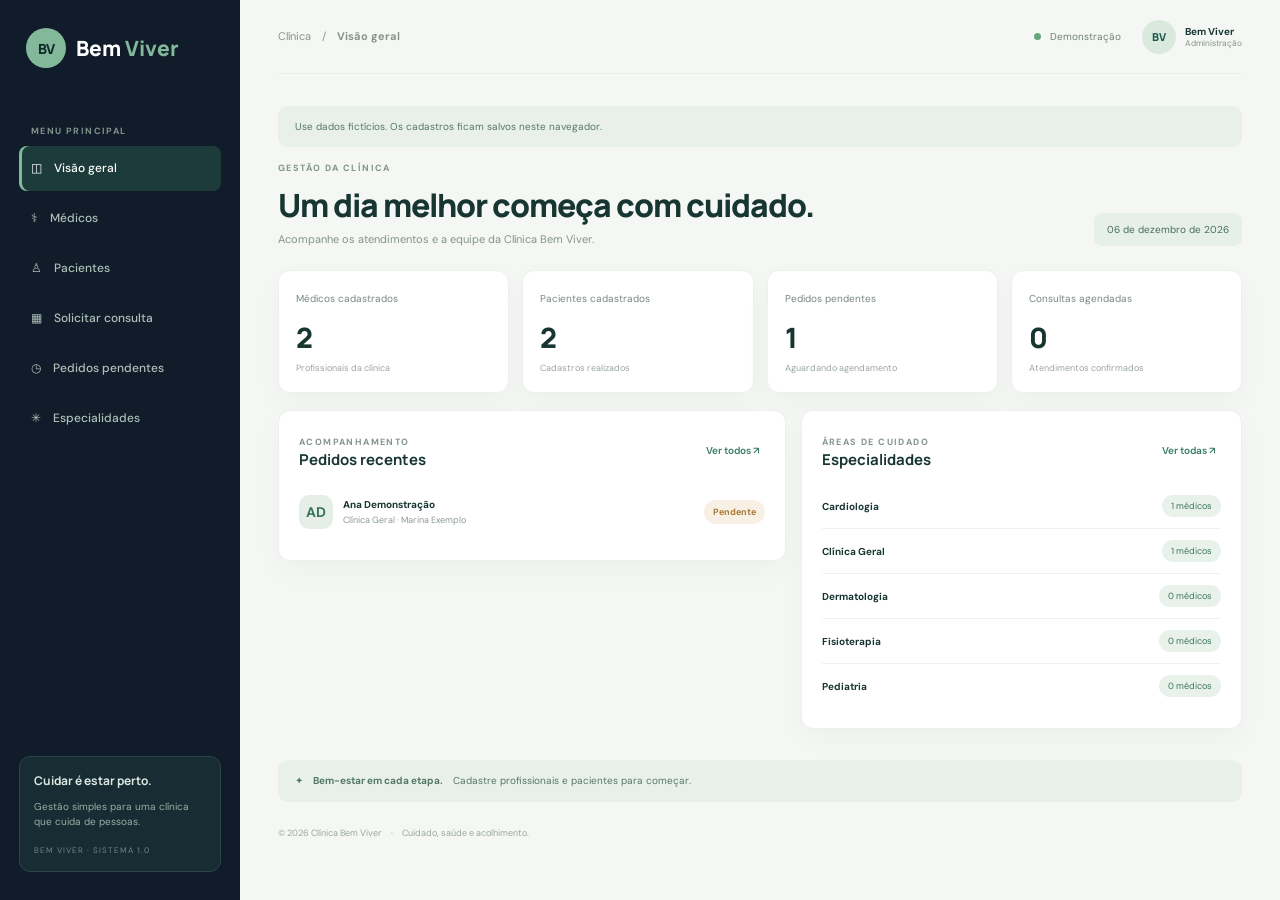
==== index.html @ 051611c8 "Organiza a entrega e integra a clínica ao Flask e SQLite" ====
<!DOCTYPE html>
<html lang="pt-BR" data-origem="navegador">
<head>
    <meta charset="UTF-8">
    <meta name="viewport" content="width=device-width, initial-scale=1">
    <title>Clínica Bem Viver</title>

    <link rel="preconnect" href="https://fonts.googleapis.com">
    <link href="https://fonts.googleapis.com/css2?family=DM+Sans:wght@400;500;600;700&family=Manrope:wght@500;600;700;800&display=swap" rel="stylesheet">

    <link rel="stylesheet" href="./docs/static/css/estilo.css">
</head>

<body>

    <aside class="sidebar" id="sidebar">

        <a class="brand" href="#">
            <span class="logo">BV</span>
            <span class="brand-name">
                <span>Bem</span>
                <span class="light">Viver</span>
            </span>
        </a>

        <p class="label">MENU PRINCIPAL</p>

        <nav>
            <button class="nav active" aria-current="page" data-page="inicio">◫　Visão geral</button>
            <button class="nav" data-page="medicos">⚕　Médicos</button>
            <button class="nav" data-page="pacientes">♙　Pacientes</button>
            <button class="nav" data-page="consultas">▦　Solicitar consulta</button>
            <button class="nav" data-page="pendentes">◷　Pedidos pendentes</button>
            <button class="nav" data-page="especialidades">✳　Especialidades</button>
        </nav>

        <div class="aside-bottom">
            <b>Cuidar é estar perto.</b>
            <p>Gestão simples para uma clínica que cuida de pessoas.</p>
            <small>BEM VIVER · SISTEMA 1.0</small>
        </div>

    </aside>

    <main>

        <header>
            <button id="menu" class="menu" type="button" aria-label="Menu" aria-controls="sidebar" aria-expanded="false">☰</button>

            <div class="crumb">
                Clínica　/　<b id="crumb">Visão geral</b>
            </div>

            <div class="data-state">
                <i id="dot"></i>
                <span id="dataStatus" aria-live="polite">Carregando…</span>
                <b class="avatar">BV</b>

                <span class="user">
                    Bem Viver
                    <small>Administração</small>
                </span>
            </div>
        </header>

        <p class="note" id="dataNote">Use dados fictícios. Os cadastros ficam salvos neste navegador.</p>

        <!-- VISÃO GERAL -->

        <section id="inicio" class="page show">

            <div class="heading">
                <div>
                    <small class="eyebrow">GESTÃO DA CLÍNICA</small>
                    <h1>Um dia melhor começa com cuidado.</h1>
                    <p>Acompanhe os atendimentos e a equipe da Clínica Bem Viver.</p>
                </div>

                <span class="date" id="today"></span>
            </div>

            <div class="stats">

                <article>
                    <span>Médicos cadastrados</span>
                    <b id="nMed">—</b>
                    <small>Profissionais da clínica</small>
                </article>

                <article>
                    <span>Pacientes cadastrados</span>
                    <b id="nPac">—</b>
                    <small>Cadastros realizados</small>
                </article>

                <article>
                    <span>Pedidos pendentes</span>
                    <b id="nPen">—</b>
                    <small>Aguardando agendamento</small>
                </article>

                <article>
                    <span>Consultas agendadas</span>
                    <b id="nAge">—</b>
                    <small>Atendimentos confirmados</small>
                </article>

            </div>

            <div class="columns">

                <article class="panel">

                    <div class="panel-title">
                        <div>
                            <small class="eyebrow">ACOMPANHAMENTO</small>
                            <h2>Pedidos recentes</h2>
                        </div>

                        <button class="link" data-go="pendentes">Ver todos ↗</button>
                    </div>

                    <div id="recent"></div>

                </article>

                <article class="panel">

                    <div class="panel-title">
                        <div>
                            <small class="eyebrow">ÁREAS DE CUIDADO</small>
                            <h2>Especialidades</h2>
                        </div>

                        <button class="link" data-go="especialidades">Ver todas ↗</button>
                    </div>

                    <div id="summary"></div>

                </article>

            </div>

            <div class="note">
                ✦　<b>Bem-estar em cada etapa.</b>　Cadastre profissionais e pacientes para começar.
            </div>

        </section>

        <!-- MÉDICOS -->

        <section id="medicos" class="page">

            <div class="heading">
                <div>
                    <small class="eyebrow">CORPO CLÍNICO</small>
                    <h1>Médicos</h1>
                    <p>Cadastre profissionais e consulte suas especialidades.</p>
                </div>
            </div>

            <div class="columns">

                <article class="panel">

                    <h2>Cadastrar médico</h2>
                    <p class="sub">Preencha os dados do profissional.</p>

                    <form id="doctorForm" class="form" autocomplete="off">

                        <label>
                            Nome completo
                            <input name="nome" maxlength="150" required>
                        </label>

                        <label>
                            CRM
                            <input name="crm" maxlength="30" required>
                        </label>

                        <label>
                            E-mail
                            <input name="email" type="email" maxlength="150" required>
                        </label>

                        <label>
                            Telefone
                            <input name="telefone" type="tel" maxlength="20" required>
                        </label>

                        <label>
                            Especialidade
                            <select name="id_especialidades" id="specialtySelect" required></select>
                        </label>

                        <label>
                            Minicurrículo <small>opcional</small>
                            <textarea name="minicurriculo" rows="3" maxlength="500"></textarea>
                        </label>

                        <button type="submit" class="primary">Salvar médico</button>

                        <span id="doctorMsg" class="msg"></span>

                    </form>

                </article>

                <article class="panel">

                    <div class="panel-title">
                        <h2>Profissionais disponíveis</h2>
                        <span class="pill" id="doctorCount">0</span>
                    </div>

                    <div id="doctors"></div>

                </article>

            </div>

        </section>

        <!-- PACIENTES -->

        <section id="pacientes" class="page">

            <div class="heading">
                <div>
                    <small class="eyebrow">ACOLHIMENTO</small>
                    <h1>Pacientes</h1>
                    <p>Cadastre e consulte os pacientes da clínica.</p>
                </div>
            </div>

            <div class="columns">

                <article class="panel">

                    <h2>Novo paciente</h2>
                    <p class="sub">Dados para identificação e contato.</p>

                    <form id="patientForm" class="form" autocomplete="off">

                        <label>
                            Nome completo
                            <input name="nome" maxlength="150" required>
                        </label>

                        <label>
                            CPF
                            <input name="cpf" inputmode="numeric" required maxlength="14" pattern="[0-9]{11}|[0-9]{3}\.[0-9]{3}\.[0-9]{3}-[0-9]{2}" title="Informe 11 números" placeholder="000.000.000-00">
                        </label>

                        <label>
                            Data de nascimento
                            <input name="data_nascimento" type="date" required>
                        </label>

                        <label>
                            E-mail
                            <input name="email" type="email" maxlength="150" required>
                        </label>

                        <label>
                            Telefone
                            <input name="telefone" type="tel" maxlength="20" required>
                        </label>

                        <button type="submit" class="primary">Cadastrar paciente</button>

                        <span id="patientMsg" class="msg"></span>

                    </form>

                </article>

                <article class="panel">

                    <div class="panel-title">
                        <h2>Pacientes cadastrados</h2>
                        <span class="pill" id="patientCount">0</span>
                    </div>

                    <div id="patients" class="tablebox"></div>

                </article>

            </div>

        </section>

        <!-- CONSULTAS -->

        <section id="consultas" class="page">

            <div class="heading">
                <div>
                    <small class="eyebrow">AGENDAMENTO</small>
                    <h1>Solicitar consulta</h1>
                    <p>Registre um pedido escolhendo paciente e médico.</p>
                </div>
            </div>

            <article class="panel narrow">

                <div class="panel-title">

                    <div>
                        <h2>Novo pedido de consulta</h2>
                        <p class="sub">O pedido será criado com status pendente.</p>
                    </div>

                    <span class="status pendente">Pendente</span>

                </div>

                <form id="appointmentForm" class="form" autocomplete="off">

                    <label>
                        Paciente
                        <select name="id_paciente" id="patientSelect" required></select>
                    </label>

                    <label>
                        Médico
                        <select name="id_profissional" id="doctorSelect" required></select>
                    </label>

                    <label>
                        Especialidade
                        <input id="chosenSpecialty" readonly>
                    </label>

                    <label>
                        Observações <small>opcional</small>
                        <textarea name="observacoes" rows="3" maxlength="500"></textarea>
                    </label>

                    <button type="submit" class="primary">Enviar solicitação</button>

                    <span id="appointmentMsg" class="msg confirmation-box"></span>

                </form>

            </article>

            <article class="panel">

                <h2>Consultas registradas</h2>

                <div id="appointments" class="tablebox"></div>

            </article>

        </section>

        <!-- PEDIDOS PENDENTES -->

        <section id="pendentes" class="page">

            <div class="heading">
                <div>
                    <small class="eyebrow">CENTRAL DE ATENDIMENTO</small>
                    <h1>Pedidos pendentes</h1>
                    <p>Solicitações aguardando confirmação de data e horário.</p>
                </div>

                <button type="button" class="secondary" id="refresh">↻ Atualizar lista</button>

            </div>

            <div id="pending" class="pending-grid"></div>

        </section>

        <!-- ESPECIALIDADES -->

        <section id="especialidades" class="page">

            <div class="heading">
                <div>
                    <small class="eyebrow">ÁREAS DE CUIDADO</small>
                    <h1>Especialidades</h1>
                    <p>Especialidades disponíveis para cadastro do corpo clínico.</p>
                </div>
            </div>

            <article class="panel narrow">
                <h2>Cadastrar especialidade</h2>
                <form id="specialtyForm" class="form" autocomplete="off">
                    <label>Nome <input name="nome" maxlength="100" required></label>
                    <label>Descrição <textarea name="descricao" rows="2" maxlength="255"></textarea></label>
                    <button type="submit" class="primary">Salvar especialidade</button>
                    <span id="specialtyMsg" class="msg"></span>
                </form>
            </article>

            <div id="specialties" class="specialty-grid"></div>

        </section>

        <footer>
            © 2026 Clínica Bem Viver　·　Cuidado, saúde e acolhimento.
        </footer>

    </main>

    <!-- MENSAGENS DO SISTEMA -->

    <dialog id="editor" aria-labelledby="editorTitle">
        <form id="editorForm" class="form" autocomplete="off">
            <h2 id="editorTitle"></h2>
            <div id="editorFields" class="form"></div>
            <p id="editorMsg" class="msg" aria-live="polite" hidden></p>
            <div class="editor-actions">
                <button type="button" id="editorCancel" class="secondary">Cancelar</button>
                <button type="submit" id="editorSave" class="primary">Salvar</button>
            </div>
        </form>
    </dialog>

    <template id="agendaFields">
        <label>
            Status
            <select name="status" required>
                <option value="pendente">Pendente</option>
                <option value="agendada">Agendada</option>
                <option value="cancelada">Cancelada</option>
                <option value="concluida">Concluída</option>
            </select>
        </label>
        <label>Data da consulta <input name="data_consulta" type="date"></label>
        <label>Horário da consulta <input name="horario_consulta" type="time" step="1"></label>
    </template>

    <div id="toast" class="toast" role="status"></div>

    <script src="./docs/static/js/pages.js" defer></script>
    <script src="./docs/static/js/api.js" defer></script>
    <script src="./docs/static/js/clinica.js" defer></script>

</body>
</html>
---- docs/static/css/estilo.css ----
:root {
    --navy: #101c29;
    --ink: #173632;
    --teal: #155b55;
    --sage: #83b99a;
    --mint: #e5f0e8;
    --paper: #f4f7f4;
    --muted: #84928b;
    --line: #e7ede8;
}

* {
    box-sizing: border-box;
}

body {
    margin: 0;
    background: var(--paper);
    color: var(--ink);
    font: 14px 'DM Sans', sans-serif;
}

/* Barra lateral e logo */

.sidebar {
    position: fixed;
    inset: 0 auto 0 0;
    width: 240px;
    background: var(--navy);
    color: #dce7e2;
    padding: 28px 19px;
    display: flex;
    flex-direction: column;
    z-index: 5;
}

.brand {
    display: flex;
    align-items: center;
    gap: 10px;
    text-decoration: none;
    color: white;
    font: 800 21px Manrope;
    margin: 0 7px 48px;
}

.logo {
    width: 40px;
    height: 40px;
    border-radius: 50%;
    background: var(--sage);
    color: #102c2a;
    display: grid;
    place-items: center;
    font: 800 14px Manrope;
    letter-spacing: -1px;
}

.brand-name {
    display: flex;
    gap: 4px;
}

.light {
    color: var(--sage);
    font-weight: 800;
}

.label,
.eyebrow {
    font-size: 9px;
    font-weight: 700;
    letter-spacing: 1.4px;
    color: #82948d;
}

.label {
    padding-left: 12px;
}

.sidebar nav {
    display: grid;
    gap: 5px;
}

.nav {
    border: 0;
    background: none;
    text-align: left;
    color: #afc0b9;
    padding: 14px 12px;
    border-radius: 8px;
    cursor: pointer;
    font: 500 12px 'DM Sans';
}

.nav:hover,
.nav.active {
    background: #1c3b3a;
    color: white;
    box-shadow: inset 3px 0 var(--sage);
}

.aside-bottom {
    margin-top: auto;
    border: 1px solid #2c4544;
    background: #172d33;
    border-radius: 11px;
    padding: 14px;
}

.aside-bottom b {
    font: 700 12px Manrope;
}

.aside-bottom p {
    font-size: 10px;
    line-height: 1.5;
    color: #9aada5;
}

.aside-bottom small {
    font-size: 8px;
    letter-spacing: 1px;
    color: #6f897f;
}

/* Conteúdo principal */

main {
    margin-left: 240px;
    padding: 0 38px;
    max-width: 1650px;
}

header {
    height: 74px;
    display: flex;
    align-items: center;
    justify-content: space-between;
    border-bottom: 1px solid var(--line);
    margin-bottom: 32px;
}

.crumb {
    font-size: 11px;
    color: #87948d;
}

.data-state {
    display: flex;
    align-items: center;
    gap: 9px;
    font-size: 10px;
    color: #71817a;
}

#dot {
    width: 7px;
    height: 7px;
    border-radius: 50%;
    background: #d0a35e;
}

.data-state.online #dot {
    background: #65a77c;
}

.avatar {
    margin-left: 12px;
    width: 34px;
    height: 34px;
    border-radius: 50%;
    background: #d9e9de;
    color: #1c5b50;
    display: grid;
    place-items: center;
    font: 800 11px Manrope;
}

.user {
    font-weight: 700;
    color: var(--ink);
}

.user small {
    display: block;
    font-weight: 400;
    color: var(--muted);
}

.menu {
    display: none;
}

/* Páginas e títulos */

.page {
    display: none;
}

.page.show {
    display: block;
}

.heading {
    display: flex;
    justify-content: space-between;
    align-items: flex-end;
    gap: 15px;
    margin-bottom: 24px;
}

.heading h1 {
    font: 800 clamp(24px, 3vw, 32px) Manrope;
    letter-spacing: -1px;
    margin: 8px 0 5px;
}

.heading p,
.sub {
    font-size: 11px;
    color: var(--muted);
    margin: 0;
}

.date {
    background: #e6efe8;
    color: #476e5b;
    border-radius: 8px;
    padding: 10px 13px;
    font-size: 10px;
}

/* Indicadores e painéis */

.stats {
    display: grid;
    grid-template-columns: repeat(4, 1fr);
    gap: 13px;
    margin-bottom: 17px;
}

.stats article,
.panel,
.pending-card,
.specialty-card {
    background: white;
    border: 1px solid #edf0ed;
    border-radius: 12px;
    box-shadow: 0 10px 30px #142d2708;
}

.stats article {
    padding: 17px;
}

.stats span {
    font-size: 10px;
    color: #788780;
}

.stats b {
    display: block;
    font: 800 28px Manrope;
    margin: 12px 0 1px;
}

.stats small {
    font-size: 9px;
    color: #9aa69f;
}

.columns {
    display: grid;
    grid-template-columns: 1.15fr 1fr;
    gap: 15px;
    align-items: start;
}

.panel {
    padding: 20px;
    margin-bottom: 15px;
    min-width: 0;
}

.panel h2 {
    font: 700 15px Manrope;
    margin: 4px 0 7px;
}

.panel-title {
    display: flex;
    justify-content: space-between;
    align-items: center;
    margin-bottom: 14px;
}

.panel-title h2 {
    margin: 0;
}

.link {
    border: 0;
    background: none;
    color: #397b69;
    font: 600 10px 'DM Sans';
    cursor: pointer;
}

.row {
    display: flex;
    align-items: center;
    gap: 10px;
    padding: 11px 0;
    border-bottom: 1px solid #eff2ef;
}

.row:last-child {
    border: 0;
}

.initial {
    width: 34px;
    height: 34px;
    border-radius: 10px;
    background: #e5efe8;
    color: #38735d;
    display: grid;
    place-items: center;
    font-weight: 700;
}

.row-info {
    flex: 1;
    min-width: 0;
}

.row-info b,
.row-info small {
    display: block;
}

.row-info b {
    font-size: 10px;
}

.row-info small {
    font-size: 9px;
    color: #8b9992;
    margin-top: 3px;
}

.pill {
    background: #e9f1eb;
    color: #3c765e;
    padding: 5px 9px;
    border-radius: 20px;
    font-size: 9px;
}

.note {
    background: #e8f0e9;
    padding: 14px 17px;
    border-radius: 10px;
    margin-top: 16px;
    color: #557866;
    font-size: 10px;
}

/* Formulários */

.form {
    display: grid;
    gap: 12px;
    margin-top: 16px;
}

.form label {
    display: grid;
    gap: 6px;
    font-size: 10px;
    font-weight: 600;
    color: #51665d;
}

.form label small {
    display: inline;
    color: #9aa79f;
    font-weight: 400;
}

.form input,
.form select,
.form textarea,
.schedule input {
    width: 100%;
    border: 1px solid #e3eae5;
    border-radius: 7px;
    padding: 10px 11px;
    background: #fbfcfb;
    color: #213b34;
    font: 11px 'DM Sans';
    outline: none;
}

.form input:focus,
.form select:focus,
.form textarea:focus {
    border-color: #80b39a;
    box-shadow: 0 0 0 3px #e6f1e9;
}

.form textarea {
    resize: vertical;
}

.primary,
.secondary {
    border: 0;
    border-radius: 7px;
    padding: 11px 14px;
    font: 700 10px 'DM Sans';
    cursor: pointer;
}

.primary {
    background: var(--teal);
    color: white;
}

.primary:disabled {
    cursor: wait;
    opacity: .65;
}

.secondary {
    background: #e4eee7;
    color: #376b57;
}

.msg {
    font-size: 10px;
    color: #3d8061;
}

.msg.error {
    color: #b35d51;
}

/* Médicos */

.doctor {
    display: flex;
    gap: 10px;
    padding: 12px 0;
    border-bottom: 1px solid #eff2ef;
}

.doctor b,
.doctor small {
    display: block;
}

.doctor b {
    font-size: 10px;
}

.doctor small {
    font-size: 9px;
    color: #87958e;
    margin-top: 4px;
    line-height: 1.5;
}

.tag {
    display: inline-block;
    background: #edf4ef;
    color: #4d8066;
    padding: 4px 7px;
    border-radius: 5px;
    font-size: 9px;
    margin-top: 6px;
}

/* Tabelas */

.tablebox {
    overflow: auto;
}

table {
    width: 100%;
    border-collapse: collapse;
    white-space: nowrap;
}

th {
    font-size: 9px;
    color: #8a9891;
    text-align: left;
    padding: 10px 8px;
    border-bottom: 1px solid var(--line);
}

td {
    font-size: 10px;
    padding: 11px 8px;
    border-bottom: 1px solid #eff2ef;
    color: #4c6158;
}

/* Status e agendamentos */

.narrow {
    max-width: 720px;
}

.status {
    font-size: 9px;
    font-weight: 700;
    padding: 6px 9px;
    border-radius: 20px;
}

.pendente {
    background: #f8f0e4;
    color: #a97939;
}

.agendada {
    background: #e3f1e9;
    color: #39785b;
}

.cancelada {
    background: #f8e9e7;
    color: #a45b52;
}

.concluida {
    background: #e9edf0;
    color: #5b707a;
}

.pending-grid,
.specialty-grid {
    display: grid;
    grid-template-columns: repeat(2, minmax(0, 1fr));
    gap: 14px;
}

.pending-card,
.specialty-card {
    padding: 18px;
}

.pending-card h3 {
    font: 700 13px Manrope;
    margin: 0 0 5px;
}

.pending-card p {
    font-size: 10px;
    color: #85928b;
}

.meta {
    display: grid;
    grid-template-columns: 1fr 1fr;
    gap: 8px;
    background: #f7f9f7;
    padding: 10px;
    border-radius: 8px;
}

.meta small,
.meta b {
    display: block;
}

.meta small {
    font-size: 8px;
    color: #91a098;
}

.meta b {
    font-size: 10px;
    margin-top: 4px;
}

.schedule {
    display: grid;
    grid-template-columns: 1fr 1fr auto;
    gap: 8px;
    align-items: end;
    margin-top: 12px;
}

.schedule label {
    font-size: 9px;
    color: #7d8b84;
}

.schedule input {
    display: block;
    margin-top: 5px;
}

/* Especialidades */

.specialty-grid {
    grid-template-columns: repeat(3, 1fr);
}

.specialty-card h3 {
    font: 700 13px Manrope;
}

.specialty-card p {
    font-size: 10px;
    color: #85928b;
    line-height: 1.6;
}

.symbol {
    width: 36px;
    height: 36px;
    border-radius: 10px;
    background: #e5f0e8;
    color: #36765c;
    display: grid;
    place-items: center;
    font-size: 17px;
}

/* Mensagens e rodapé */

.empty {
    padding: 20px;
    text-align: center;
    color: #9aa69f;
    font-size: 10px;
}

footer {
    padding: 25px 0;
    color: #9aa69f;
    font-size: 9px;
}

.toast {
    position: fixed;
    bottom: 22px;
    right: 22px;
    background: #183b34;
    color: white;
    padding: 13px 17px;
    border-radius: 8px;
    font-size: 11px;
    opacity: 0;
    transform: translateY(8px);
    transition: .2s;
    pointer-events: none;
}

.toast.show {
    opacity: 1;
    transform: none;
}

.toast.error {
    background: #9b5149;
}

/* Telas menores */

@media (max-width: 1000px) {
    main {
        padding: 0 22px;
    }

    .sidebar {
        width: 215px;
    }

    main {
        margin-left: 215px;
    }

    .stats {
        grid-template-columns: repeat(2, 1fr);
    }

    .columns {
        grid-template-columns: 1fr;
    }

    .specialty-grid {
        grid-template-columns: repeat(2, 1fr);
    }
}

@media (max-width: 700px) {
    .sidebar {
        transform: translateX(-100%);
        transition: .2s;
        width: 245px;
    }

    .sidebar.open {
        transform: none;
        box-shadow: 10px 0 35px #101c2940;
    }

    main {
        margin: 0;
        padding: 0 15px;
    }

    header {
        height: 64px;
        margin-bottom: 22px;
    }

    .menu {
        display: block;
        border: 0;
        background: #e6efe8;
        padding: 8px;
        border-radius: 7px;
        color: #315f50;
    }

    .crumb {
        margin-right: auto;
        margin-left: 10px;
    }

    .user {
        display: none;
    }

    .heading {
        align-items: flex-start;
        flex-direction: column;
    }

    .heading h1 {
        font-size: 25px;
    }

    .columns {
        display: block;
    }

    .pending-grid {
        grid-template-columns: 1fr;
    }

    .specialty-grid {
        grid-template-columns: 1fr 1fr;
    }

    .schedule {
        grid-template-columns: 1fr 1fr;
    }

    .schedule button {
        grid-column: 1 / -1;
    }

    .stats article {
        padding: 13px;
    }

    .stats b {
        font-size: 23px;
    }
}

@media (max-width: 380px) {
    .specialty-grid {
        grid-template-columns: 1fr;
    }
}


/* BOTÕES DE AÇÃO */
.actions {
    display: flex;
    flex-wrap: wrap;
    gap: 8px;
    margin-top: 12px;
}

.actions button {
    border: none;
    border-radius: 7px;
    padding: 8px 13px;
    cursor: pointer;
    font-size: 13px;
    font-weight: 600;
    transition: .2s;
}

.action-edit {
    background: #e5f0e8;
    color: #155b55;
}

.action-edit:hover {
    background: #cde3d4;
}

.action-delete {
    background: #fde8e7;
    color: #b42318;
}

.action-delete:hover {
    background: #fbd1ce;
}

/* CONTEÚDO DOS MÉDICOS */
.doctor-content {
    display: flex;
    flex-direction: column;
    gap: 7px;
    min-width: 0;
}

/* CONFIRMAÇÃO DE CONSULTA */
.confirmation-box {
    margin-top: 12px;
    padding: 12px 15px;
    border-radius: 8px;
    background: #e5f0e8;
    color: #155b55;
    font-weight: 600;
    font-size: 14px;
}

.confirmation-box:empty {
    display: none;
}

/* MENSAGENS DE ERRO */
.msg.error {
    color: #b42318;
}

/* TABELAS */
#appointments,
#patients {
    width: 100%;
    overflow-x: auto;
}

#appointments table,
#patients table {
    width: 100%;
    border-collapse: collapse;
}

#appointments th,
#appointments td,
#patients th,
#patients td {
    padding: 12px;
    text-align: left;
    border-bottom: 1px solid var(--line);
}

#appointments th,
#patients th {
    color: var(--muted);
    font-size: 11px;
    letter-spacing: .5px;
}

#appointments td,
#patients td {
    font-size: 13px;
}

#appointments .actions,
#patients .actions {
    margin-top: 0;
}

/* Edição */
#editor {
    width: min(470px, calc(100% - 32px));
    max-height: calc(100% - 40px);
    padding: 22px;
    border: 1px solid var(--line);
    border-radius: 14px;
    color: inherit;
}

#editor::backdrop {
    background: rgb(24 59 52 / .55);
}

#editorTitle,
#editorMsg {
    margin: 0;
}

.editor-actions {
    display: flex;
    flex-wrap: wrap;
    justify-content: flex-end;
    gap: 8px;
}
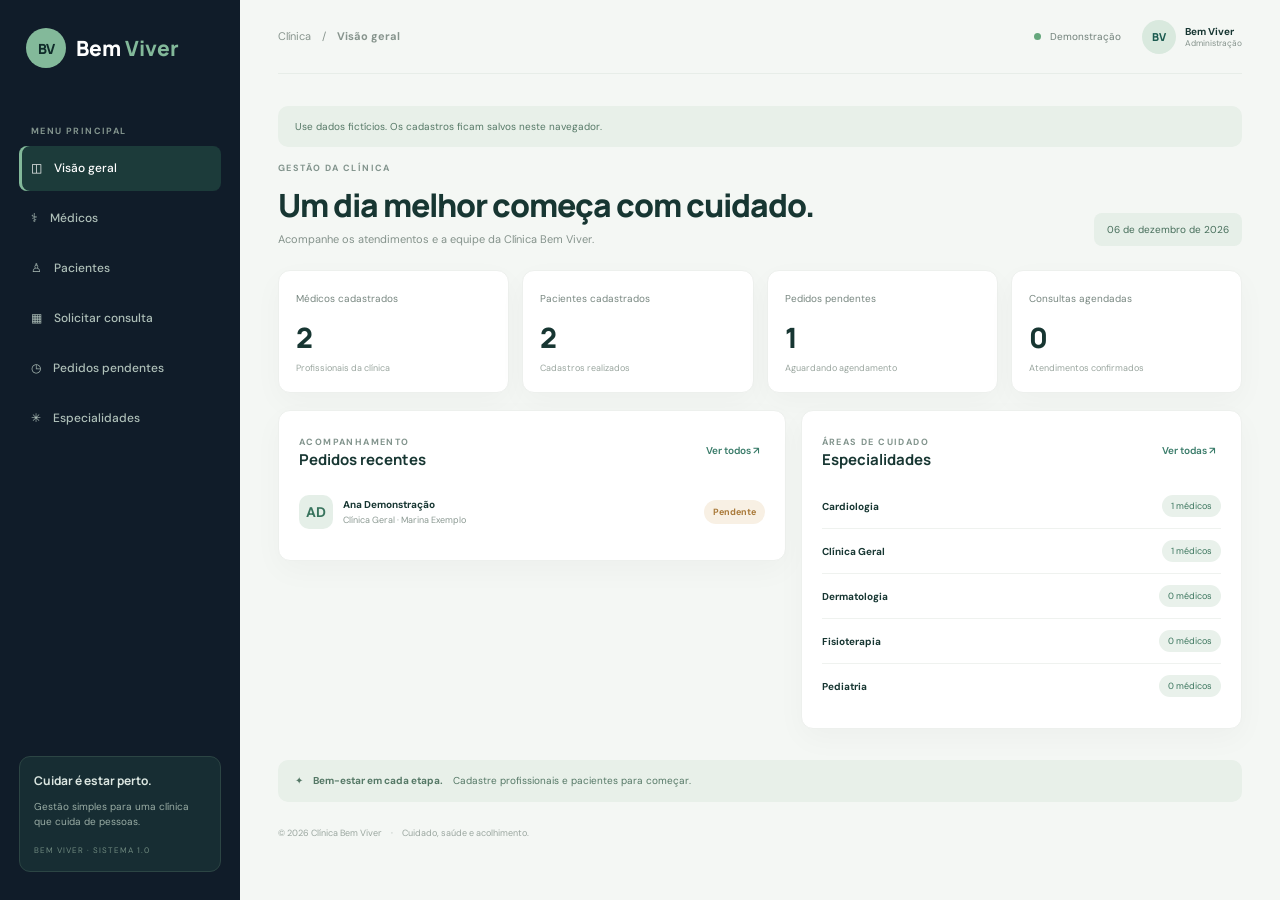
==== commit 8ee4e034: "att enxugada" ====
--- a/index.html
+++ b/index.html
@@ -1,21 +1,16 @@
-
 <!DOCTYPE html>
 <html lang="pt-BR" data-origem="navegador">
 <head>
     <meta charset="UTF-8">
     <meta name="viewport" content="width=device-width, initial-scale=1">
     <title>Clínica Bem Viver</title>
-
     <link rel="preconnect" href="https://fonts.googleapis.com">
     <link href="https://fonts.googleapis.com/css2?family=DM+Sans:wght@400;500;600;700&family=Manrope:wght@500;600;700;800&display=swap" rel="stylesheet">
-
-    <link rel="stylesheet" href="./docs/static/css/estilo.css">
+    <link rel="stylesheet" href="./css/style.css">
+    <script src="./js/script.js" defer></script>
 </head>
-
 <body>
-
     <aside class="sidebar" id="sidebar">
-
         <a class="brand" href="#">
             <span class="logo">BV</span>
             <span class="brand-name">
@@ -23,9 +18,7 @@
                 <span class="light">Viver</span>
             </span>
         </a>
-
         <p class="label">MENU PRINCIPAL</p>
-
         <nav>
             <button class="nav active" aria-current="page" data-page="inicio">◫　Visão geral</button>
             <button class="nav" data-page="medicos">⚕　Médicos</button>
@@ -34,124 +27,89 @@
             <button class="nav" data-page="pendentes">◷　Pedidos pendentes</button>
             <button class="nav" data-page="especialidades">✳　Especialidades</button>
         </nav>
-
         <div class="aside-bottom">
             <b>Cuidar é estar perto.</b>
             <p>Gestão simples para uma clínica que cuida de pessoas.</p>
             <small>BEM VIVER · SISTEMA 1.0</small>
         </div>
-
     </aside>
-
     <main>
-
         <header>
             <button id="menu" class="menu" type="button" aria-label="Menu" aria-controls="sidebar" aria-expanded="false">☰</button>
-
             <div class="crumb">
                 Clínica　/　<b id="crumb">Visão geral</b>
             </div>
-
             <div class="data-state">
                 <i id="dot"></i>
                 <span id="dataStatus" aria-live="polite">Carregando…</span>
                 <b class="avatar">BV</b>
-
                 <span class="user">
                     Bem Viver
                     <small>Administração</small>
                 </span>
             </div>
         </header>
-
         <p class="note" id="dataNote">Use dados fictícios. Os cadastros ficam salvos neste navegador.</p>
-
         <!-- VISÃO GERAL -->
-
         <section id="inicio" class="page show">
-
             <div class="heading">
                 <div>
                     <small class="eyebrow">GESTÃO DA CLÍNICA</small>
                     <h1>Um dia melhor começa com cuidado.</h1>
                     <p>Acompanhe os atendimentos e a equipe da Clínica Bem Viver.</p>
                 </div>
-
                 <span class="date" id="today"></span>
             </div>
-
             <div class="stats">
-
                 <article>
                     <span>Médicos cadastrados</span>
                     <b id="nMed">—</b>
                     <small>Profissionais da clínica</small>
                 </article>
-
                 <article>
                     <span>Pacientes cadastrados</span>
                     <b id="nPac">—</b>
                     <small>Cadastros realizados</small>
                 </article>
-
                 <article>
                     <span>Pedidos pendentes</span>
                     <b id="nPen">—</b>
                     <small>Aguardando agendamento</small>
                 </article>
-
                 <article>
                     <span>Consultas agendadas</span>
                     <b id="nAge">—</b>
                     <small>Atendimentos confirmados</small>
                 </article>
-
-            </div>
-
+            </div>
             <div class="columns">
-
-                <article class="panel">
-
+                <article class="panel">
                     <div class="panel-title">
                         <div>
                             <small class="eyebrow">ACOMPANHAMENTO</small>
                             <h2>Pedidos recentes</h2>
                         </div>
-
                         <button class="link" data-go="pendentes">Ver todos ↗</button>
                     </div>
-
                     <div id="recent"></div>
-
-                </article>
-
-                <article class="panel">
-
+                </article>
+                <article class="panel">
                     <div class="panel-title">
                         <div>
                             <small class="eyebrow">ÁREAS DE CUIDADO</small>
                             <h2>Especialidades</h2>
                         </div>
-
                         <button class="link" data-go="especialidades">Ver todas ↗</button>
                     </div>
-
                     <div id="summary"></div>
-
-                </article>
-
-            </div>
-
+                </article>
+            </div>
             <div class="note">
                 ✦　<b>Bem-estar em cada etapa.</b>　Cadastre profissionais e pacientes para começar.
             </div>
-
-        </section>
-
+        </section>
         <!-- MÉDICOS -->
-
         <section id="medicos" class="page">
-
             <div class="heading">
                 <div>
                     <small class="eyebrow">CORPO CLÍNICO</small>
@@ -159,73 +117,50 @@
                     <p>Cadastre profissionais e consulte suas especialidades.</p>
                 </div>
             </div>
-
             <div class="columns">
-
-                <article class="panel">
-
+                <article class="panel">
                     <h2>Cadastrar médico</h2>
                     <p class="sub">Preencha os dados do profissional.</p>
-
                     <form id="doctorForm" class="form" autocomplete="off">
-
                         <label>
                             Nome completo
                             <input name="nome" maxlength="150" required>
                         </label>
-
                         <label>
                             CRM
                             <input name="crm" maxlength="30" required>
                         </label>
-
                         <label>
                             E-mail
                             <input name="email" type="email" maxlength="150" required>
                         </label>
-
                         <label>
                             Telefone
                             <input name="telefone" type="tel" maxlength="20" required>
                         </label>
-
                         <label>
                             Especialidade
                             <select name="id_especialidades" id="specialtySelect" required></select>
                         </label>
-
                         <label>
                             Minicurrículo <small>opcional</small>
                             <textarea name="minicurriculo" rows="3" maxlength="500"></textarea>
                         </label>
-
                         <button type="submit" class="primary">Salvar médico</button>
-
                         <span id="doctorMsg" class="msg"></span>
-
                     </form>
-
-                </article>
-
-                <article class="panel">
-
+                </article>
+                <article class="panel">
                     <div class="panel-title">
                         <h2>Profissionais disponíveis</h2>
                         <span class="pill" id="doctorCount">0</span>
                     </div>
-
                     <div id="doctors"></div>
-
-                </article>
-
-            </div>
-
-        </section>
-
+                </article>
+            </div>
+        </section>
         <!-- PACIENTES -->
-
         <section id="pacientes" class="page">
-
             <div class="heading">
                 <div>
                     <small class="eyebrow">ACOLHIMENTO</small>
@@ -233,68 +168,46 @@
                     <p>Cadastre e consulte os pacientes da clínica.</p>
                 </div>
             </div>
-
             <div class="columns">
-
-                <article class="panel">
-
+                <article class="panel">
                     <h2>Novo paciente</h2>
                     <p class="sub">Dados para identificação e contato.</p>
-
                     <form id="patientForm" class="form" autocomplete="off">
-
                         <label>
                             Nome completo
                             <input name="nome" maxlength="150" required>
                         </label>
-
                         <label>
                             CPF
                             <input name="cpf" inputmode="numeric" required maxlength="14" pattern="[0-9]{11}|[0-9]{3}\.[0-9]{3}\.[0-9]{3}-[0-9]{2}" title="Informe 11 números" placeholder="000.000.000-00">
                         </label>
-
                         <label>
                             Data de nascimento
                             <input name="data_nascimento" type="date" required>
                         </label>
-
                         <label>
                             E-mail
                             <input name="email" type="email" maxlength="150" required>
                         </label>
-
                         <label>
                             Telefone
                             <input name="telefone" type="tel" maxlength="20" required>
                         </label>
-
                         <button type="submit" class="primary">Cadastrar paciente</button>
-
                         <span id="patientMsg" class="msg"></span>
-
                     </form>
-
-                </article>
-
-                <article class="panel">
-
+                </article>
+                <article class="panel">
                     <div class="panel-title">
                         <h2>Pacientes cadastrados</h2>
                         <span class="pill" id="patientCount">0</span>
                     </div>
-
                     <div id="patients" class="tablebox"></div>
-
-                </article>
-
-            </div>
-
-        </section>
-
+                </article>
+            </div>
+        </section>
         <!-- CONSULTAS -->
-
         <section id="consultas" class="page">
-
             <div class="heading">
                 <div>
                     <small class="eyebrow">AGENDAMENTO</small>
@@ -302,83 +215,54 @@
                     <p>Registre um pedido escolhendo paciente e médico.</p>
                 </div>
             </div>
-
             <article class="panel narrow">
-
                 <div class="panel-title">
-
                     <div>
                         <h2>Novo pedido de consulta</h2>
                         <p class="sub">O pedido será criado com status pendente.</p>
                     </div>
-
                     <span class="status pendente">Pendente</span>
-
-                </div>
-
+                </div>
                 <form id="appointmentForm" class="form" autocomplete="off">
-
                     <label>
                         Paciente
                         <select name="id_paciente" id="patientSelect" required></select>
                     </label>
-
                     <label>
                         Médico
                         <select name="id_profissional" id="doctorSelect" required></select>
                     </label>
-
                     <label>
                         Especialidade
                         <input id="chosenSpecialty" readonly>
                     </label>
-
                     <label>
                         Observações <small>opcional</small>
                         <textarea name="observacoes" rows="3" maxlength="500"></textarea>
                     </label>
-
                     <button type="submit" class="primary">Enviar solicitação</button>
-
                     <span id="appointmentMsg" class="msg confirmation-box"></span>
-
                 </form>
-
             </article>
-
             <article class="panel">
-
                 <h2>Consultas registradas</h2>
-
                 <div id="appointments" class="tablebox"></div>
-
             </article>
-
-        </section>
-
+        </section>
         <!-- PEDIDOS PENDENTES -->
-
         <section id="pendentes" class="page">
-
             <div class="heading">
                 <div>
                     <small class="eyebrow">CENTRAL DE ATENDIMENTO</small>
                     <h1>Pedidos pendentes</h1>
                     <p>Solicitações aguardando confirmação de data e horário.</p>
                 </div>
-
                 <button type="button" class="secondary" id="refresh">↻ Atualizar lista</button>
-
-            </div>
-
+            </div>
             <div id="pending" class="pending-grid"></div>
-
-        </section>
-
+        </section>
         <!-- ESPECIALIDADES -->
-
         <section id="especialidades" class="page">
-
             <div class="heading">
                 <div>
                     <small class="eyebrow">ÁREAS DE CUIDADO</small>
@@ -386,7 +270,6 @@
                     <p>Especialidades disponíveis para cadastro do corpo clínico.</p>
                 </div>
             </div>
-
             <article class="panel narrow">
                 <h2>Cadastrar especialidade</h2>
                 <form id="specialtyForm" class="form" autocomplete="off">
@@ -396,19 +279,13 @@
                     <span id="specialtyMsg" class="msg"></span>
                 </form>
             </article>
-
             <div id="specialties" class="specialty-grid"></div>
-
-        </section>
-
+        </section>
         <footer>
             © 2026 Clínica Bem Viver　·　Cuidado, saúde e acolhimento.
         </footer>
-
     </main>
-
     <!-- MENSAGENS DO SISTEMA -->
-
     <dialog id="editor" aria-labelledby="editorTitle">
         <form id="editorForm" class="form" autocomplete="off">
             <h2 id="editorTitle"></h2>
@@ -420,7 +297,6 @@
             </div>
         </form>
     </dialog>
-
     <template id="agendaFields">
         <label>
             Status
@@ -434,12 +310,6 @@
         <label>Data da consulta <input name="data_consulta" type="date"></label>
         <label>Horário da consulta <input name="horario_consulta" type="time" step="1"></label>
     </template>
-
     <div id="toast" class="toast" role="status"></div>
-
-    <script src="./docs/static/js/pages.js" defer></script>
-    <script src="./docs/static/js/api.js" defer></script>
-    <script src="./docs/static/js/clinica.js" defer></script>
-
 </body>
 </html>
--- a/css/style.css
+++ b/css/style.css
@@ -0,0 +1,761 @@
+:root {
+    --navy: #101c29;
+    --ink: #173632;
+    --teal: #155b55;
+    --sage: #83b99a;
+    --mint: #e5f0e8;
+    --paper: #f4f7f4;
+    --muted: #84928b;
+    --line: #e7ede8;
+}
+* {
+    box-sizing: border-box;
+}
+body {
+    margin: 0;
+    background: var(--paper);
+    color: var(--ink);
+    font: 14px 'DM Sans', sans-serif;
+}
+/* Barra lateral e logo */
+.sidebar {
+    position: fixed;
+    inset: 0 auto 0 0;
+    width: 240px;
+    background: var(--navy);
+    color: #dce7e2;
+    padding: 28px 19px;
+    display: flex;
+    flex-direction: column;
+    z-index: 5;
+}
+.brand {
+    display: flex;
+    align-items: center;
+    gap: 10px;
+    text-decoration: none;
+    color: white;
+    font: 800 21px Manrope;
+    margin: 0 7px 48px;
+}
+.logo {
+    width: 40px;
+    height: 40px;
+    border-radius: 50%;
+    background: var(--sage);
+    color: #102c2a;
+    display: grid;
+    place-items: center;
+    font: 800 14px Manrope;
+    letter-spacing: -1px;
+}
+.brand-name {
+    display: flex;
+    gap: 4px;
+}
+.light {
+    color: var(--sage);
+    font-weight: 800;
+}
+.label,
+.eyebrow {
+    font-size: 9px;
+    font-weight: 700;
+    letter-spacing: 1.4px;
+    color: #82948d;
+}
+.label {
+    padding-left: 12px;
+}
+.sidebar nav {
+    display: grid;
+    gap: 5px;
+}
+.nav {
+    border: 0;
+    background: none;
+    text-align: left;
+    color: #afc0b9;
+    padding: 14px 12px;
+    border-radius: 8px;
+    cursor: pointer;
+    font: 500 12px 'DM Sans';
+}
+.nav:hover,
+.nav.active {
+    background: #1c3b3a;
+    color: white;
+    box-shadow: inset 3px 0 var(--sage);
+}
+.aside-bottom {
+    margin-top: auto;
+    border: 1px solid #2c4544;
+    background: #172d33;
+    border-radius: 11px;
+    padding: 14px;
+}
+.aside-bottom b {
+    font: 700 12px Manrope;
+}
+.aside-bottom p {
+    font-size: 10px;
+    line-height: 1.5;
+    color: #9aada5;
+}
+.aside-bottom small {
+    font-size: 8px;
+    letter-spacing: 1px;
+    color: #6f897f;
+}
+/* Conteúdo principal */
+main {
+    margin-left: 240px;
+    padding: 0 38px;
+    max-width: 1650px;
+}
+header {
+    height: 74px;
+    display: flex;
+    align-items: center;
+    justify-content: space-between;
+    border-bottom: 1px solid var(--line);
+    margin-bottom: 32px;
+}
+.crumb {
+    font-size: 11px;
+    color: #87948d;
+}
+.data-state {
+    display: flex;
+    align-items: center;
+    gap: 9px;
+    font-size: 10px;
+    color: #71817a;
+}
+#dot {
+    width: 7px;
+    height: 7px;
+    border-radius: 50%;
+    background: #d0a35e;
+}
+.data-state.online #dot {
+    background: #65a77c;
+}
+.avatar {
+    margin-left: 12px;
+    width: 34px;
+    height: 34px;
+    border-radius: 50%;
+    background: #d9e9de;
+    color: #1c5b50;
+    display: grid;
+    place-items: center;
+    font: 800 11px Manrope;
+}
+.user {
+    font-weight: 700;
+    color: var(--ink);
+}
+.user small {
+    display: block;
+    font-weight: 400;
+    color: var(--muted);
+}
+.menu {
+    display: none;
+}
+/* Páginas e títulos */
+.page {
+    display: none;
+}
+.page.show {
+    display: block;
+}
+.heading {
+    display: flex;
+    justify-content: space-between;
+    align-items: flex-end;
+    gap: 15px;
+    margin-bottom: 24px;
+}
+.heading h1 {
+    font: 800 clamp(24px, 3vw, 32px) Manrope;
+    letter-spacing: -1px;
+    margin: 8px 0 5px;
+}
+.heading p,
+.sub {
+    font-size: 11px;
+    color: var(--muted);
+    margin: 0;
+}
+.date {
+    background: #e6efe8;
+    color: #476e5b;
+    border-radius: 8px;
+    padding: 10px 13px;
+    font-size: 10px;
+}
+/* Indicadores e painéis */
+.stats {
+    display: grid;
+    grid-template-columns: repeat(4, 1fr);
+    gap: 13px;
+    margin-bottom: 17px;
+}
+.stats article,
+.panel,
+.pending-card,
+.specialty-card {
+    background: white;
+    border: 1px solid #edf0ed;
+    border-radius: 12px;
+    box-shadow: 0 10px 30px #142d2708;
+}
+.stats article {
+    padding: 17px;
+}
+.stats span {
+    font-size: 10px;
+    color: #788780;
+}
+.stats b {
+    display: block;
+    font: 800 28px Manrope;
+    margin: 12px 0 1px;
+}
+.stats small {
+    font-size: 9px;
+    color: #9aa69f;
+}
+.columns {
+    display: grid;
+    grid-template-columns: 1.15fr 1fr;
+    gap: 15px;
+    align-items: start;
+}
+.panel {
+    padding: 20px;
+    margin-bottom: 15px;
+    min-width: 0;
+}
+.panel h2 {
+    font: 700 15px Manrope;
+    margin: 4px 0 7px;
+}
+.panel-title {
+    display: flex;
+    justify-content: space-between;
+    align-items: center;
+    margin-bottom: 14px;
+}
+.panel-title h2 {
+    margin: 0;
+}
+.link {
+    border: 0;
+    background: none;
+    color: #397b69;
+    font: 600 10px 'DM Sans';
+    cursor: pointer;
+}
+.row {
+    display: flex;
+    align-items: center;
+    gap: 10px;
+    padding: 11px 0;
+    border-bottom: 1px solid #eff2ef;
+}
+.row:last-child {
+    border: 0;
+}
+.initial {
+    width: 34px;
+    height: 34px;
+    border-radius: 10px;
+    background: #e5efe8;
+    color: #38735d;
+    display: grid;
+    place-items: center;
+    font-weight: 700;
+}
+.row-info {
+    flex: 1;
+    min-width: 0;
+}
+.row-info b,
+.row-info small {
+    display: block;
+}
+.row-info b {
+    font-size: 10px;
+}
+.row-info small {
+    font-size: 9px;
+    color: #8b9992;
+    margin-top: 3px;
+}
+.pill {
+    background: #e9f1eb;
+    color: #3c765e;
+    padding: 5px 9px;
+    border-radius: 20px;
+    font-size: 9px;
+}
+.note {
+    background: #e8f0e9;
+    padding: 14px 17px;
+    border-radius: 10px;
+    margin-top: 16px;
+    color: #557866;
+    font-size: 10px;
+}
+/* Formulários */
+.form {
+    display: grid;
+    gap: 12px;
+    margin-top: 16px;
+}
+.form label {
+    display: grid;
+    gap: 6px;
+    font-size: 10px;
+    font-weight: 600;
+    color: #51665d;
+}
+.form label small {
+    display: inline;
+    color: #9aa79f;
+    font-weight: 400;
+}
+.form input,
+.form select,
+.form textarea,
+.schedule input {
+    width: 100%;
+    border: 1px solid #e3eae5;
+    border-radius: 7px;
+    padding: 10px 11px;
+    background: #fbfcfb;
+    color: #213b34;
+    font: 11px 'DM Sans';
+    outline: none;
+}
+.form input:focus,
+.form select:focus,
+.form textarea:focus {
+    border-color: #80b39a;
+    box-shadow: 0 0 0 3px #e6f1e9;
+}
+.form textarea {
+    resize: vertical;
+}
+.primary,
+.secondary {
+    border: 0;
+    border-radius: 7px;
+    padding: 11px 14px;
+    font: 700 10px 'DM Sans';
+    cursor: pointer;
+}
+.primary {
+    background: var(--teal);
+    color: white;
+}
+.primary:disabled {
+    cursor: wait;
+    opacity: .65;
+}
+.secondary {
+    background: #e4eee7;
+    color: #376b57;
+}
+.msg {
+    font-size: 10px;
+    color: #3d8061;
+}
+.msg.error {
+    color: #b35d51;
+}
+/* Médicos */
+.doctor {
+    display: flex;
+    gap: 10px;
+    padding: 12px 0;
+    border-bottom: 1px solid #eff2ef;
+}
+.doctor b,
+.doctor small {
+    display: block;
+}
+.doctor b {
+    font-size: 10px;
+}
+.doctor small {
+    font-size: 9px;
+    color: #87958e;
+    margin-top: 4px;
+    line-height: 1.5;
+}
+.tag {
+    display: inline-block;
+    background: #edf4ef;
+    color: #4d8066;
+    padding: 4px 7px;
+    border-radius: 5px;
+    font-size: 9px;
+    margin-top: 6px;
+}
+/* Tabelas */
+.tablebox {
+    overflow: auto;
+}
+table {
+    width: 100%;
+    border-collapse: collapse;
+    white-space: nowrap;
+}
+th {
+    font-size: 9px;
+    color: #8a9891;
+    text-align: left;
+    padding: 10px 8px;
+    border-bottom: 1px solid var(--line);
+}
+td {
+    font-size: 10px;
+    padding: 11px 8px;
+    border-bottom: 1px solid #eff2ef;
+    color: #4c6158;
+}
+/* Status e agendamentos */
+.narrow {
+    max-width: 720px;
+}
+.status {
+    font-size: 9px;
+    font-weight: 700;
+    padding: 6px 9px;
+    border-radius: 20px;
+}
+.pendente {
+    background: #f8f0e4;
+    color: #a97939;
+}
+.agendada {
+    background: #e3f1e9;
+    color: #39785b;
+}
+.cancelada {
+    background: #f8e9e7;
+    color: #a45b52;
+}
+.concluida {
+    background: #e9edf0;
+    color: #5b707a;
+}
+.pending-grid,
+.specialty-grid {
+    display: grid;
+    grid-template-columns: repeat(2, minmax(0, 1fr));
+    gap: 14px;
+}
+.pending-card,
+.specialty-card {
+    padding: 18px;
+}
+.pending-card h3 {
+    font: 700 13px Manrope;
+    margin: 0 0 5px;
+}
+.pending-card p {
+    font-size: 10px;
+    color: #85928b;
+}
+.meta {
+    display: grid;
+    grid-template-columns: 1fr 1fr;
+    gap: 8px;
+    background: #f7f9f7;
+    padding: 10px;
+    border-radius: 8px;
+}
+.meta small,
+.meta b {
+    display: block;
+}
+.meta small {
+    font-size: 8px;
+    color: #91a098;
+}
+.meta b {
+    font-size: 10px;
+    margin-top: 4px;
+}
+.schedule {
+    display: grid;
+    grid-template-columns: 1fr 1fr auto;
+    gap: 8px;
+    align-items: end;
+    margin-top: 12px;
+}
+.schedule label {
+    font-size: 9px;
+    color: #7d8b84;
+}
+.schedule input {
+    display: block;
+    margin-top: 5px;
+}
+/* Especialidades */
+.specialty-grid {
+    grid-template-columns: repeat(3, 1fr);
+}
+.specialty-card h3 {
+    font: 700 13px Manrope;
+}
+.specialty-card p {
+    font-size: 10px;
+    color: #85928b;
+    line-height: 1.6;
+}
+.symbol {
+    width: 36px;
+    height: 36px;
+    border-radius: 10px;
+    background: #e5f0e8;
+    color: #36765c;
+    display: grid;
+    place-items: center;
+    font-size: 17px;
+}
+/* Mensagens e rodapé */
+.empty {
+    padding: 20px;
+    text-align: center;
+    color: #9aa69f;
+    font-size: 10px;
+}
+footer {
+    padding: 25px 0;
+    color: #9aa69f;
+    font-size: 9px;
+}
+.toast {
+    position: fixed;
+    bottom: 22px;
+    right: 22px;
+    background: #183b34;
+    color: white;
+    padding: 13px 17px;
+    border-radius: 8px;
+    font-size: 11px;
+    opacity: 0;
+    transform: translateY(8px);
+    transition: .2s;
+    pointer-events: none;
+}
+.toast.show {
+    opacity: 1;
+    transform: none;
+}
+.toast.error {
+    background: #9b5149;
+}
+/* Telas menores */
+@media (max-width: 1000px) {
+    main {
+        padding: 0 22px;
+    }
+    .sidebar {
+        width: 215px;
+    }
+    main {
+        margin-left: 215px;
+    }
+    .stats {
+        grid-template-columns: repeat(2, 1fr);
+    }
+    .columns {
+        grid-template-columns: 1fr;
+    }
+    .specialty-grid {
+        grid-template-columns: repeat(2, 1fr);
+    }
+}
+@media (max-width: 700px) {
+    .sidebar {
+        transform: translateX(-100%);
+        transition: .2s;
+        width: 245px;
+    }
+    .sidebar.open {
+        transform: none;
+        box-shadow: 10px 0 35px #101c2940;
+    }
+    main {
+        margin: 0;
+        padding: 0 15px;
+    }
+    header {
+        height: 64px;
+        margin-bottom: 22px;
+    }
+    .menu {
+        display: block;
+        border: 0;
+        background: #e6efe8;
+        padding: 8px;
+        border-radius: 7px;
+        color: #315f50;
+    }
+    .crumb {
+        margin-right: auto;
+        margin-left: 10px;
+    }
+    .user {
+        display: none;
+    }
+    .heading {
+        align-items: flex-start;
+        flex-direction: column;
+    }
+    .heading h1 {
+        font-size: 25px;
+    }
+    .columns {
+        display: block;
+    }
+    .pending-grid {
+        grid-template-columns: 1fr;
+    }
+    .specialty-grid {
+        grid-template-columns: 1fr 1fr;
+    }
+    .schedule {
+        grid-template-columns: 1fr 1fr;
+    }
+    .schedule button {
+        grid-column: 1 / -1;
+    }
+    .stats article {
+        padding: 13px;
+    }
+    .stats b {
+        font-size: 23px;
+    }
+}
+@media (max-width: 380px) {
+    .specialty-grid {
+        grid-template-columns: 1fr;
+    }
+}
+/* BOTÕES DE AÇÃO */
+.actions {
+    display: flex;
+    flex-wrap: wrap;
+    gap: 8px;
+    margin-top: 12px;
+}
+.actions button {
+    border: none;
+    border-radius: 7px;
+    padding: 8px 13px;
+    cursor: pointer;
+    font-size: 13px;
+    font-weight: 600;
+    transition: .2s;
+}
+.action-edit {
+    background: #e5f0e8;
+    color: #155b55;
+}
+.action-edit:hover {
+    background: #cde3d4;
+}
+.action-delete {
+    background: #fde8e7;
+    color: #b42318;
+}
+.action-delete:hover {
+    background: #fbd1ce;
+}
+/* CONTEÚDO DOS MÉDICOS */
+.doctor-content {
+    display: flex;
+    flex-direction: column;
+    gap: 7px;
+    min-width: 0;
+}
+/* CONFIRMAÇÃO DE CONSULTA */
+.confirmation-box {
+    margin-top: 12px;
+    padding: 12px 15px;
+    border-radius: 8px;
+    background: #e5f0e8;
+    color: #155b55;
+    font-weight: 600;
+    font-size: 14px;
+}
+.confirmation-box:empty {
+    display: none;
+}
+/* MENSAGENS DE ERRO */
+.msg.error {
+    color: #b42318;
+}
+/* TABELAS */
+#appointments,
+#patients {
+    width: 100%;
+    overflow-x: auto;
+}
+#appointments table,
+#patients table {
+    width: 100%;
+    border-collapse: collapse;
+}
+#appointments th,
+#appointments td,
+#patients th,
+#patients td {
+    padding: 12px;
+    text-align: left;
+    border-bottom: 1px solid var(--line);
+}
+#appointments th,
+#patients th {
+    color: var(--muted);
+    font-size: 11px;
+    letter-spacing: .5px;
+}
+#appointments td,
+#patients td {
+    font-size: 13px;
+}
+#appointments .actions,
+#patients .actions {
+    margin-top: 0;
+}
+/* Edição */
+#editor {
+    width: min(470px, calc(100% - 32px));
+    max-height: calc(100% - 40px);
+    padding: 22px;
+    border: 1px solid var(--line);
+    border-radius: 14px;
+    color: inherit;
+}
+#editor::backdrop {
+    background: rgb(24 59 52 / .55);
+}
+#editorTitle,
+#editorMsg {
+    margin: 0;
+}
+.editor-actions {
+    display: flex;
+    flex-wrap: wrap;
+    justify-content: flex-end;
+    gap: 8px;
+}
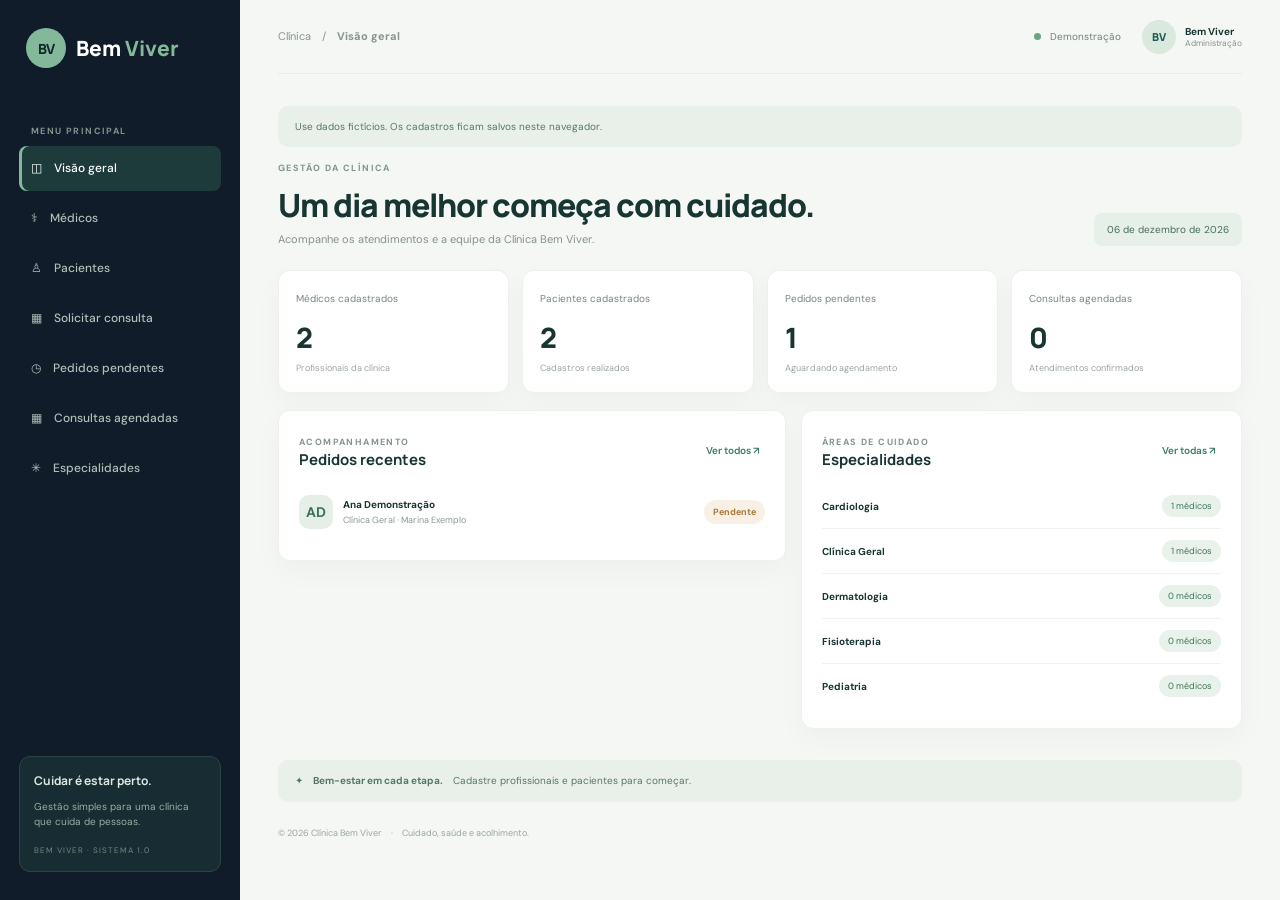
==== commit 83ee0757: "att" ====
--- a/index.html
+++ b/index.html
@@ -1,16 +1,22 @@
+
 <!DOCTYPE html>
 <html lang="pt-BR" data-origem="navegador">
 <head>
     <meta charset="UTF-8">
     <meta name="viewport" content="width=device-width, initial-scale=1">
     <title>Clínica Bem Viver</title>
+
     <link rel="preconnect" href="https://fonts.googleapis.com">
     <link href="https://fonts.googleapis.com/css2?family=DM+Sans:wght@400;500;600;700&family=Manrope:wght@500;600;700;800&display=swap" rel="stylesheet">
+
     <link rel="stylesheet" href="./css/style.css">
     <script src="./js/script.js" defer></script>
 </head>
+
 <body>
+
     <aside class="sidebar" id="sidebar">
+
         <a class="brand" href="#">
             <span class="logo">BV</span>
             <span class="brand-name">
@@ -18,98 +24,136 @@
                 <span class="light">Viver</span>
             </span>
         </a>
+
         <p class="label">MENU PRINCIPAL</p>
+
         <nav>
             <button class="nav active" aria-current="page" data-page="inicio">◫　Visão geral</button>
             <button class="nav" data-page="medicos">⚕　Médicos</button>
             <button class="nav" data-page="pacientes">♙　Pacientes</button>
             <button class="nav" data-page="consultas">▦　Solicitar consulta</button>
             <button class="nav" data-page="pendentes">◷　Pedidos pendentes</button>
+            <button class="nav" data-page="agendadas">▦　Consultas agendadas</button>
             <button class="nav" data-page="especialidades">✳　Especialidades</button>
         </nav>
+
         <div class="aside-bottom">
             <b>Cuidar é estar perto.</b>
             <p>Gestão simples para uma clínica que cuida de pessoas.</p>
             <small>BEM VIVER · SISTEMA 1.0</small>
         </div>
+
     </aside>
+
     <main>
+
         <header>
             <button id="menu" class="menu" type="button" aria-label="Menu" aria-controls="sidebar" aria-expanded="false">☰</button>
+
             <div class="crumb">
                 Clínica　/　<b id="crumb">Visão geral</b>
             </div>
+
             <div class="data-state">
                 <i id="dot"></i>
                 <span id="dataStatus" aria-live="polite">Carregando…</span>
                 <b class="avatar">BV</b>
+
                 <span class="user">
                     Bem Viver
                     <small>Administração</small>
                 </span>
             </div>
         </header>
+
         <p class="note" id="dataNote">Use dados fictícios. Os cadastros ficam salvos neste navegador.</p>
+
         <!-- VISÃO GERAL -->
+
         <section id="inicio" class="page show">
+
             <div class="heading">
                 <div>
                     <small class="eyebrow">GESTÃO DA CLÍNICA</small>
                     <h1>Um dia melhor começa com cuidado.</h1>
                     <p>Acompanhe os atendimentos e a equipe da Clínica Bem Viver.</p>
                 </div>
+
                 <span class="date" id="today"></span>
             </div>
+
             <div class="stats">
+
                 <article>
                     <span>Médicos cadastrados</span>
                     <b id="nMed">—</b>
                     <small>Profissionais da clínica</small>
                 </article>
+
                 <article>
                     <span>Pacientes cadastrados</span>
                     <b id="nPac">—</b>
                     <small>Cadastros realizados</small>
                 </article>
+
                 <article>
                     <span>Pedidos pendentes</span>
                     <b id="nPen">—</b>
                     <small>Aguardando agendamento</small>
                 </article>
+
                 <article>
                     <span>Consultas agendadas</span>
                     <b id="nAge">—</b>
                     <small>Atendimentos confirmados</small>
                 </article>
-            </div>
+
+            </div>
+
             <div class="columns">
-                <article class="panel">
+
+                <article class="panel">
+
                     <div class="panel-title">
                         <div>
                             <small class="eyebrow">ACOMPANHAMENTO</small>
                             <h2>Pedidos recentes</h2>
                         </div>
+
                         <button class="link" data-go="pendentes">Ver todos ↗</button>
                     </div>
+
                     <div id="recent"></div>
-                </article>
-                <article class="panel">
+
+                </article>
+
+                <article class="panel">
+
                     <div class="panel-title">
                         <div>
                             <small class="eyebrow">ÁREAS DE CUIDADO</small>
                             <h2>Especialidades</h2>
                         </div>
+
                         <button class="link" data-go="especialidades">Ver todas ↗</button>
                     </div>
+
                     <div id="summary"></div>
-                </article>
-            </div>
+
+                </article>
+
+            </div>
+
             <div class="note">
                 ✦　<b>Bem-estar em cada etapa.</b>　Cadastre profissionais e pacientes para começar.
             </div>
-        </section>
+
+        </section>
+
         <!-- MÉDICOS -->
+
         <section id="medicos" class="page">
+
             <div class="heading">
                 <div>
                     <small class="eyebrow">CORPO CLÍNICO</small>
@@ -117,50 +161,73 @@
                     <p>Cadastre profissionais e consulte suas especialidades.</p>
                 </div>
             </div>
+
             <div class="columns">
-                <article class="panel">
+
+                <article class="panel">
+
                     <h2>Cadastrar médico</h2>
                     <p class="sub">Preencha os dados do profissional.</p>
+
                     <form id="doctorForm" class="form" autocomplete="off">
+
                         <label>
                             Nome completo
                             <input name="nome" maxlength="150" required>
                         </label>
+
                         <label>
                             CRM
                             <input name="crm" maxlength="30" required>
                         </label>
+
                         <label>
                             E-mail
                             <input name="email" type="email" maxlength="150" required>
                         </label>
+
                         <label>
                             Telefone
                             <input name="telefone" type="tel" maxlength="20" required>
                         </label>
+
                         <label>
                             Especialidade
                             <select name="id_especialidades" id="specialtySelect" required></select>
                         </label>
+
                         <label>
                             Minicurrículo <small>opcional</small>
                             <textarea name="minicurriculo" rows="3" maxlength="500"></textarea>
                         </label>
+
                         <button type="submit" class="primary">Salvar médico</button>
+
                         <span id="doctorMsg" class="msg"></span>
+
                     </form>
-                </article>
-                <article class="panel">
+
+                </article>
+
+                <article class="panel">
+
                     <div class="panel-title">
                         <h2>Profissionais disponíveis</h2>
                         <span class="pill" id="doctorCount">0</span>
                     </div>
+
                     <div id="doctors"></div>
-                </article>
-            </div>
-        </section>
+
+                </article>
+
+            </div>
+
+        </section>
+
         <!-- PACIENTES -->
+
         <section id="pacientes" class="page">
+
             <div class="heading">
                 <div>
                     <small class="eyebrow">ACOLHIMENTO</small>
@@ -168,46 +235,68 @@
                     <p>Cadastre e consulte os pacientes da clínica.</p>
                 </div>
             </div>
+
             <div class="columns">
-                <article class="panel">
+
+                <article class="panel">
+
                     <h2>Novo paciente</h2>
                     <p class="sub">Dados para identificação e contato.</p>
+
                     <form id="patientForm" class="form" autocomplete="off">
+
                         <label>
                             Nome completo
                             <input name="nome" maxlength="150" required>
                         </label>
+
                         <label>
                             CPF
                             <input name="cpf" inputmode="numeric" required maxlength="14" pattern="[0-9]{11}|[0-9]{3}\.[0-9]{3}\.[0-9]{3}-[0-9]{2}" title="Informe 11 números" placeholder="000.000.000-00">
                         </label>
+
                         <label>
                             Data de nascimento
                             <input name="data_nascimento" type="date" required>
                         </label>
+
                         <label>
                             E-mail
                             <input name="email" type="email" maxlength="150" required>
                         </label>
+
                         <label>
                             Telefone
                             <input name="telefone" type="tel" maxlength="20" required>
                         </label>
+
                         <button type="submit" class="primary">Cadastrar paciente</button>
+
                         <span id="patientMsg" class="msg"></span>
+
                     </form>
-                </article>
-                <article class="panel">
+
+                </article>
+
+                <article class="panel">
+
                     <div class="panel-title">
                         <h2>Pacientes cadastrados</h2>
                         <span class="pill" id="patientCount">0</span>
                     </div>
+
                     <div id="patients" class="tablebox"></div>
-                </article>
-            </div>
-        </section>
+
+                </article>
+
+            </div>
+
+        </section>
+
         <!-- CONSULTAS -->
+
         <section id="consultas" class="page">
+
             <div class="heading">
                 <div>
                     <small class="eyebrow">AGENDAMENTO</small>
@@ -215,54 +304,94 @@
                     <p>Registre um pedido escolhendo paciente e médico.</p>
                 </div>
             </div>
+
             <article class="panel narrow">
+
                 <div class="panel-title">
+
                     <div>
                         <h2>Novo pedido de consulta</h2>
                         <p class="sub">O pedido será criado com status pendente.</p>
                     </div>
+
                     <span class="status pendente">Pendente</span>
-                </div>
+
+                </div>
+
                 <form id="appointmentForm" class="form" autocomplete="off">
+
                     <label>
                         Paciente
                         <select name="id_paciente" id="patientSelect" required></select>
                     </label>
+
                     <label>
                         Médico
                         <select name="id_profissional" id="doctorSelect" required></select>
                     </label>
+
                     <label>
                         Especialidade
                         <input id="chosenSpecialty" readonly>
                     </label>
+
                     <label>
                         Observações <small>opcional</small>
                         <textarea name="observacoes" rows="3" maxlength="500"></textarea>
                     </label>
+
                     <button type="submit" class="primary">Enviar solicitação</button>
+
                     <span id="appointmentMsg" class="msg confirmation-box"></span>
+
                 </form>
+
             </article>
-            <article class="panel">
-                <h2>Consultas registradas</h2>
-                <div id="appointments" class="tablebox"></div>
-            </article>
-        </section>
+
+        </section>
+
         <!-- PEDIDOS PENDENTES -->
+
         <section id="pendentes" class="page">
+
             <div class="heading">
                 <div>
                     <small class="eyebrow">CENTRAL DE ATENDIMENTO</small>
                     <h1>Pedidos pendentes</h1>
                     <p>Solicitações aguardando confirmação de data e horário.</p>
                 </div>
+
                 <button type="button" class="secondary" id="refresh">↻ Atualizar lista</button>
-            </div>
+
+            </div>
+
             <div id="pending" class="pending-grid"></div>
-        </section>
+
+        </section>
+
+        <!-- CONSULTAS AGENDADAS -->
+
+        <section id="agendadas" class="page">
+
+            <div class="heading">
+                <div>
+                    <small class="eyebrow">AGENDA DA CLÍNICA</small>
+                    <h1>Consultas agendadas</h1>
+                    <p>Consulte, edite ou exclua os atendimentos confirmados.</p>
+                </div>
+            </div>
+
+            <article class="panel">
+                <h2>Lista de consultas</h2>
+                <div id="appointments" class="tablebox"></div>
+            </article>
+
+        </section>
+
         <!-- ESPECIALIDADES -->
+
         <section id="especialidades" class="page">
+
             <div class="heading">
                 <div>
                     <small class="eyebrow">ÁREAS DE CUIDADO</small>
@@ -270,6 +399,7 @@
                     <p>Especialidades disponíveis para cadastro do corpo clínico.</p>
                 </div>
             </div>
+
             <article class="panel narrow">
                 <h2>Cadastrar especialidade</h2>
                 <form id="specialtyForm" class="form" autocomplete="off">
@@ -279,13 +409,19 @@
                     <span id="specialtyMsg" class="msg"></span>
                 </form>
             </article>
+
             <div id="specialties" class="specialty-grid"></div>
-        </section>
+
+        </section>
+
         <footer>
             © 2026 Clínica Bem Viver　·　Cuidado, saúde e acolhimento.
         </footer>
+
     </main>
+
     <!-- MENSAGENS DO SISTEMA -->
+
     <dialog id="editor" aria-labelledby="editorTitle">
         <form id="editorForm" class="form" autocomplete="off">
             <h2 id="editorTitle"></h2>
@@ -297,6 +433,7 @@
             </div>
         </form>
     </dialog>
+
     <template id="agendaFields">
         <label>
             Status
@@ -310,6 +447,9 @@
         <label>Data da consulta <input name="data_consulta" type="date"></label>
         <label>Horário da consulta <input name="horario_consulta" type="time" step="1"></label>
     </template>
+
     <div id="toast" class="toast" role="status"></div>
+
+
 </body>
 </html>
--- a/css/style.css
+++ b/css/style.css
@@ -1,3 +1,4 @@
+
 :root {
     --navy: #101c29;
     --ink: #173632;
@@ -8,16 +9,20 @@
     --muted: #84928b;
     --line: #e7ede8;
 }
+
 * {
     box-sizing: border-box;
 }
+
 body {
     margin: 0;
     background: var(--paper);
     color: var(--ink);
     font: 14px 'DM Sans', sans-serif;
 }
+
 /* Barra lateral e logo */
+
 .sidebar {
     position: fixed;
     inset: 0 auto 0 0;
@@ -29,6 +34,7 @@
     flex-direction: column;
     z-index: 5;
 }
+
 .brand {
     display: flex;
     align-items: center;
@@ -38,6 +44,7 @@
     font: 800 21px Manrope;
     margin: 0 7px 48px;
 }
+
 .logo {
     width: 40px;
     height: 40px;
@@ -49,14 +56,17 @@
     font: 800 14px Manrope;
     letter-spacing: -1px;
 }
+
 .brand-name {
     display: flex;
     gap: 4px;
 }
+
 .light {
     color: var(--sage);
     font-weight: 800;
 }
+
 .label,
 .eyebrow {
     font-size: 9px;
@@ -64,13 +74,16 @@
     letter-spacing: 1.4px;
     color: #82948d;
 }
+
 .label {
     padding-left: 12px;
 }
+
 .sidebar nav {
     display: grid;
     gap: 5px;
 }
+
 .nav {
     border: 0;
     background: none;
@@ -81,12 +94,14 @@
     cursor: pointer;
     font: 500 12px 'DM Sans';
 }
+
 .nav:hover,
 .nav.active {
     background: #1c3b3a;
     color: white;
     box-shadow: inset 3px 0 var(--sage);
 }
+
 .aside-bottom {
     margin-top: auto;
     border: 1px solid #2c4544;
@@ -94,25 +109,31 @@
     border-radius: 11px;
     padding: 14px;
 }
+
 .aside-bottom b {
     font: 700 12px Manrope;
 }
+
 .aside-bottom p {
     font-size: 10px;
     line-height: 1.5;
     color: #9aada5;
 }
+
 .aside-bottom small {
     font-size: 8px;
     letter-spacing: 1px;
     color: #6f897f;
 }
+
 /* Conteúdo principal */
+
 main {
     margin-left: 240px;
     padding: 0 38px;
     max-width: 1650px;
 }
+
 header {
     height: 74px;
     display: flex;
@@ -121,10 +142,12 @@
     border-bottom: 1px solid var(--line);
     margin-bottom: 32px;
 }
+
 .crumb {
     font-size: 11px;
     color: #87948d;
 }
+
 .data-state {
     display: flex;
     align-items: center;
@@ -132,15 +155,18 @@
     font-size: 10px;
     color: #71817a;
 }
+
 #dot {
     width: 7px;
     height: 7px;
     border-radius: 50%;
     background: #d0a35e;
 }
+
 .data-state.online #dot {
     background: #65a77c;
 }
+
 .avatar {
     margin-left: 12px;
     width: 34px;
@@ -152,25 +178,32 @@
     place-items: center;
     font: 800 11px Manrope;
 }
+
 .user {
     font-weight: 700;
     color: var(--ink);
 }
+
 .user small {
     display: block;
     font-weight: 400;
     color: var(--muted);
 }
+
 .menu {
     display: none;
 }
+
 /* Páginas e títulos */
+
 .page {
     display: none;
 }
+
 .page.show {
     display: block;
 }
+
 .heading {
     display: flex;
     justify-content: space-between;
@@ -178,17 +211,20 @@
     gap: 15px;
     margin-bottom: 24px;
 }
+
 .heading h1 {
     font: 800 clamp(24px, 3vw, 32px) Manrope;
     letter-spacing: -1px;
     margin: 8px 0 5px;
 }
+
 .heading p,
 .sub {
     font-size: 11px;
     color: var(--muted);
     margin: 0;
 }
+
 .date {
     background: #e6efe8;
     color: #476e5b;
@@ -196,13 +232,16 @@
     padding: 10px 13px;
     font-size: 10px;
 }
+
 /* Indicadores e painéis */
+
 .stats {
     display: grid;
     grid-template-columns: repeat(4, 1fr);
     gap: 13px;
     margin-bottom: 17px;
 }
+
 .stats article,
 .panel,
 .pending-card,
@@ -212,46 +251,56 @@
     border-radius: 12px;
     box-shadow: 0 10px 30px #142d2708;
 }
+
 .stats article {
     padding: 17px;
 }
+
 .stats span {
     font-size: 10px;
     color: #788780;
 }
+
 .stats b {
     display: block;
     font: 800 28px Manrope;
     margin: 12px 0 1px;
 }
+
 .stats small {
     font-size: 9px;
     color: #9aa69f;
 }
+
 .columns {
     display: grid;
     grid-template-columns: 1.15fr 1fr;
     gap: 15px;
     align-items: start;
 }
+
 .panel {
     padding: 20px;
     margin-bottom: 15px;
     min-width: 0;
 }
+
 .panel h2 {
     font: 700 15px Manrope;
     margin: 4px 0 7px;
 }
+
 .panel-title {
     display: flex;
     justify-content: space-between;
     align-items: center;
     margin-bottom: 14px;
 }
+
 .panel-title h2 {
     margin: 0;
 }
+
 .link {
     border: 0;
     background: none;
@@ -259,6 +308,7 @@
     font: 600 10px 'DM Sans';
     cursor: pointer;
 }
+
 .row {
     display: flex;
     align-items: center;
@@ -266,9 +316,11 @@
     padding: 11px 0;
     border-bottom: 1px solid #eff2ef;
 }
+
 .row:last-child {
     border: 0;
 }
+
 .initial {
     width: 34px;
     height: 34px;
@@ -279,22 +331,27 @@
     place-items: center;
     font-weight: 700;
 }
+
 .row-info {
     flex: 1;
     min-width: 0;
 }
+
 .row-info b,
 .row-info small {
     display: block;
 }
+
 .row-info b {
     font-size: 10px;
 }
+
 .row-info small {
     font-size: 9px;
     color: #8b9992;
     margin-top: 3px;
 }
+
 .pill {
     background: #e9f1eb;
     color: #3c765e;
@@ -302,6 +359,7 @@
     border-radius: 20px;
     font-size: 9px;
 }
+
 .note {
     background: #e8f0e9;
     padding: 14px 17px;
@@ -310,12 +368,15 @@
     color: #557866;
     font-size: 10px;
 }
+
 /* Formulários */
+
 .form {
     display: grid;
     gap: 12px;
     margin-top: 16px;
 }
+
 .form label {
     display: grid;
     gap: 6px;
@@ -323,11 +384,13 @@
     font-weight: 600;
     color: #51665d;
 }
+
 .form label small {
     display: inline;
     color: #9aa79f;
     font-weight: 400;
 }
+
 .form input,
 .form select,
 .form textarea,
@@ -341,15 +404,18 @@
     font: 11px 'DM Sans';
     outline: none;
 }
+
 .form input:focus,
 .form select:focus,
 .form textarea:focus {
     border-color: #80b39a;
     box-shadow: 0 0 0 3px #e6f1e9;
 }
+
 .form textarea {
     resize: vertical;
 }
+
 .primary,
 .secondary {
     border: 0;
@@ -358,45 +424,56 @@
     font: 700 10px 'DM Sans';
     cursor: pointer;
 }
+
 .primary {
     background: var(--teal);
     color: white;
 }
+
 .primary:disabled {
     cursor: wait;
     opacity: .65;
 }
+
 .secondary {
     background: #e4eee7;
     color: #376b57;
 }
+
 .msg {
     font-size: 10px;
     color: #3d8061;
 }
+
 .msg.error {
     color: #b35d51;
 }
+
 /* Médicos */
+
 .doctor {
     display: flex;
     gap: 10px;
     padding: 12px 0;
     border-bottom: 1px solid #eff2ef;
 }
+
 .doctor b,
 .doctor small {
     display: block;
 }
+
 .doctor b {
     font-size: 10px;
 }
+
 .doctor small {
     font-size: 9px;
     color: #87958e;
     margin-top: 4px;
     line-height: 1.5;
 }
+
 .tag {
     display: inline-block;
     background: #edf4ef;
@@ -406,15 +483,19 @@
     font-size: 9px;
     margin-top: 6px;
 }
+
 /* Tabelas */
+
 .tablebox {
     overflow: auto;
 }
+
 table {
     width: 100%;
     border-collapse: collapse;
     white-space: nowrap;
 }
+
 th {
     font-size: 9px;
     color: #8a9891;
@@ -422,56 +503,69 @@
     padding: 10px 8px;
     border-bottom: 1px solid var(--line);
 }
+
 td {
     font-size: 10px;
     padding: 11px 8px;
     border-bottom: 1px solid #eff2ef;
     color: #4c6158;
 }
+
 /* Status e agendamentos */
+
 .narrow {
     max-width: 720px;
 }
+
 .status {
     font-size: 9px;
     font-weight: 700;
     padding: 6px 9px;
     border-radius: 20px;
 }
+
 .pendente {
     background: #f8f0e4;
     color: #a97939;
 }
+
 .agendada {
     background: #e3f1e9;
     color: #39785b;
 }
+
 .cancelada {
     background: #f8e9e7;
     color: #a45b52;
 }
+
 .concluida {
     background: #e9edf0;
     color: #5b707a;
 }
+
 .pending-grid,
 .specialty-grid {
     display: grid;
     grid-template-columns: repeat(2, minmax(0, 1fr));
     gap: 14px;
 }
+
 .pending-card,
 .specialty-card {
     padding: 18px;
 }
+
 .pending-card h3 {
     font: 700 13px Manrope;
     margin: 0 0 5px;
 }
+
 .pending-card p {
     font-size: 10px;
     color: #85928b;
 }
+
 .meta {
     display: grid;
     grid-template-columns: 1fr 1fr;
@@ -480,18 +574,22 @@
     padding: 10px;
     border-radius: 8px;
 }
+
 .meta small,
 .meta b {
     display: block;
 }
+
 .meta small {
     font-size: 8px;
     color: #91a098;
 }
+
 .meta b {
     font-size: 10px;
     margin-top: 4px;
 }
+
 .schedule {
     display: grid;
     grid-template-columns: 1fr 1fr auto;
@@ -499,26 +597,33 @@
     align-items: end;
     margin-top: 12px;
 }
+
 .schedule label {
     font-size: 9px;
     color: #7d8b84;
 }
+
 .schedule input {
     display: block;
     margin-top: 5px;
 }
+
 /* Especialidades */
+
 .specialty-grid {
     grid-template-columns: repeat(3, 1fr);
 }
+
 .specialty-card h3 {
     font: 700 13px Manrope;
 }
+
 .specialty-card p {
     font-size: 10px;
     color: #85928b;
     line-height: 1.6;
 }
+
 .symbol {
     width: 36px;
     height: 36px;
@@ -529,18 +634,22 @@
     place-items: center;
     font-size: 17px;
 }
+
 /* Mensagens e rodapé */
+
 .empty {
     padding: 20px;
     text-align: center;
     color: #9aa69f;
     font-size: 10px;
 }
+
 footer {
     padding: 25px 0;
     color: #9aa69f;
     font-size: 9px;
 }
+
 .toast {
     position: fixed;
     bottom: 22px;
@@ -555,52 +664,66 @@
     transition: .2s;
     pointer-events: none;
 }
+
 .toast.show {
     opacity: 1;
     transform: none;
 }
+
 .toast.error {
     background: #9b5149;
 }
+
 /* Telas menores */
+
 @media (max-width: 1000px) {
     main {
         padding: 0 22px;
     }
+
     .sidebar {
         width: 215px;
     }
+
     main {
         margin-left: 215px;
     }
+
     .stats {
         grid-template-columns: repeat(2, 1fr);
     }
+
     .columns {
         grid-template-columns: 1fr;
     }
+
     .specialty-grid {
         grid-template-columns: repeat(2, 1fr);
     }
 }
+
 @media (max-width: 700px) {
     .sidebar {
         transform: translateX(-100%);
         transition: .2s;
         width: 245px;
     }
+
     .sidebar.open {
         transform: none;
         box-shadow: 10px 0 35px #101c2940;
     }
+
     main {
         margin: 0;
         padding: 0 15px;
     }
+
     header {
         height: 64px;
         margin-bottom: 22px;
     }
+
     .menu {
         display: block;
         border: 0;
@@ -609,47 +732,61 @@
         border-radius: 7px;
         color: #315f50;
     }
+
     .crumb {
         margin-right: auto;
         margin-left: 10px;
     }
+
     .user {
         display: none;
     }
+
     .heading {
         align-items: flex-start;
         flex-direction: column;
     }
+
     .heading h1 {
         font-size: 25px;
     }
+
     .columns {
         display: block;
     }
+
     .pending-grid {
         grid-template-columns: 1fr;
     }
+
     .specialty-grid {
         grid-template-columns: 1fr 1fr;
     }
+
     .schedule {
         grid-template-columns: 1fr 1fr;
     }
+
     .schedule button {
         grid-column: 1 / -1;
     }
+
     .stats article {
         padding: 13px;
     }
+
     .stats b {
         font-size: 23px;
     }
 }
+
 @media (max-width: 380px) {
     .specialty-grid {
         grid-template-columns: 1fr;
     }
 }
+
+
 /* BOTÕES DE AÇÃO */
 .actions {
     display: flex;
@@ -657,6 +794,7 @@
     gap: 8px;
     margin-top: 12px;
 }
+
 .actions button {
     border: none;
     border-radius: 7px;
@@ -666,20 +804,25 @@
     font-weight: 600;
     transition: .2s;
 }
+
 .action-edit {
     background: #e5f0e8;
     color: #155b55;
 }
+
 .action-edit:hover {
     background: #cde3d4;
 }
+
 .action-delete {
     background: #fde8e7;
     color: #b42318;
 }
+
 .action-delete:hover {
     background: #fbd1ce;
 }
+
 /* CONTEÚDO DOS MÉDICOS */
 .doctor-content {
     display: flex;
@@ -687,6 +830,7 @@
     gap: 7px;
     min-width: 0;
 }
+
 /* CONFIRMAÇÃO DE CONSULTA */
 .confirmation-box {
     margin-top: 12px;
@@ -697,24 +841,29 @@
     font-weight: 600;
     font-size: 14px;
 }
+
 .confirmation-box:empty {
     display: none;
 }
+
 /* MENSAGENS DE ERRO */
 .msg.error {
     color: #b42318;
 }
+
 /* TABELAS */
 #appointments,
 #patients {
     width: 100%;
     overflow-x: auto;
 }
+
 #appointments table,
 #patients table {
     width: 100%;
     border-collapse: collapse;
 }
+
 #appointments th,
 #appointments td,
 #patients th,
@@ -723,20 +872,24 @@
     text-align: left;
     border-bottom: 1px solid var(--line);
 }
+
 #appointments th,
 #patients th {
     color: var(--muted);
     font-size: 11px;
     letter-spacing: .5px;
 }
+
 #appointments td,
 #patients td {
     font-size: 13px;
 }
+
 #appointments .actions,
 #patients .actions {
     margin-top: 0;
 }
+
 /* Edição */
 #editor {
     width: min(470px, calc(100% - 32px));
@@ -746,13 +899,16 @@
     border-radius: 14px;
     color: inherit;
 }
+
 #editor::backdrop {
     background: rgb(24 59 52 / .55);
 }
+
 #editorTitle,
 #editorMsg {
     margin: 0;
 }
+
 .editor-actions {
     display: flex;
     flex-wrap: wrap;
